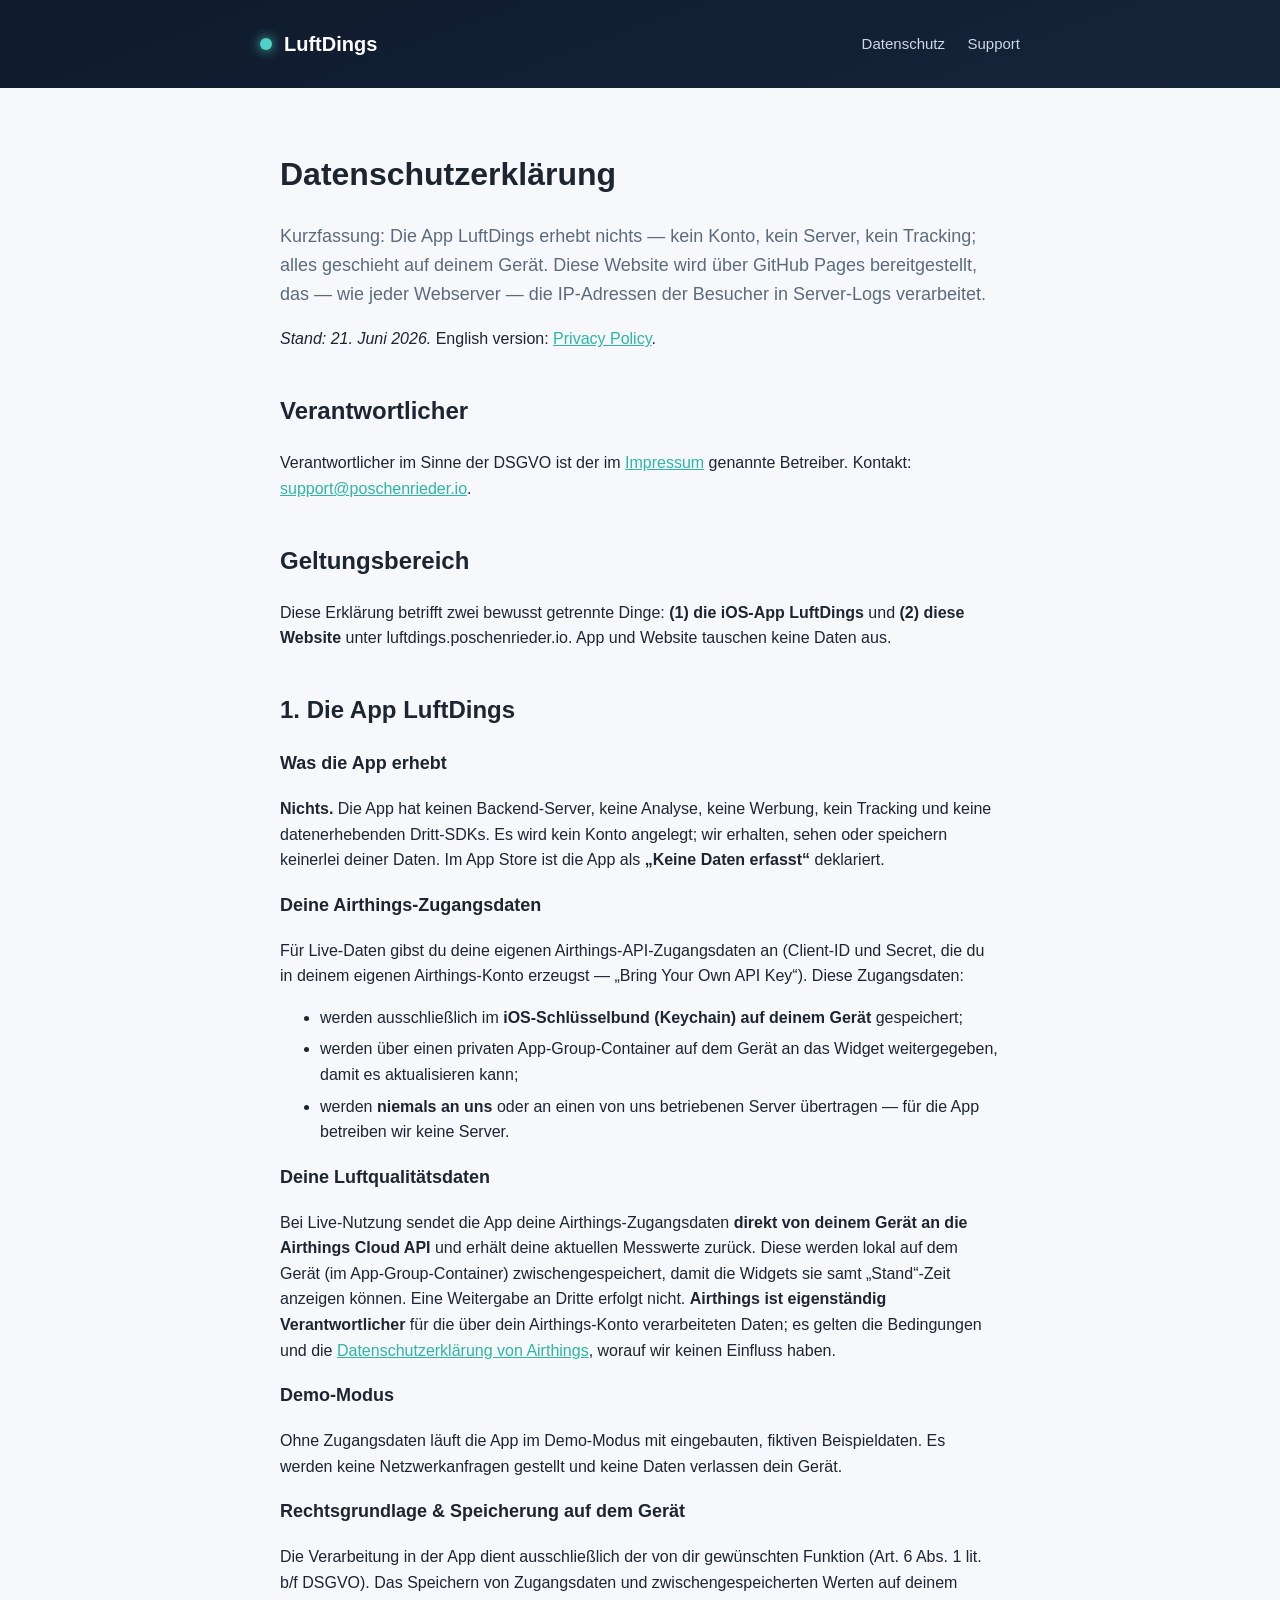
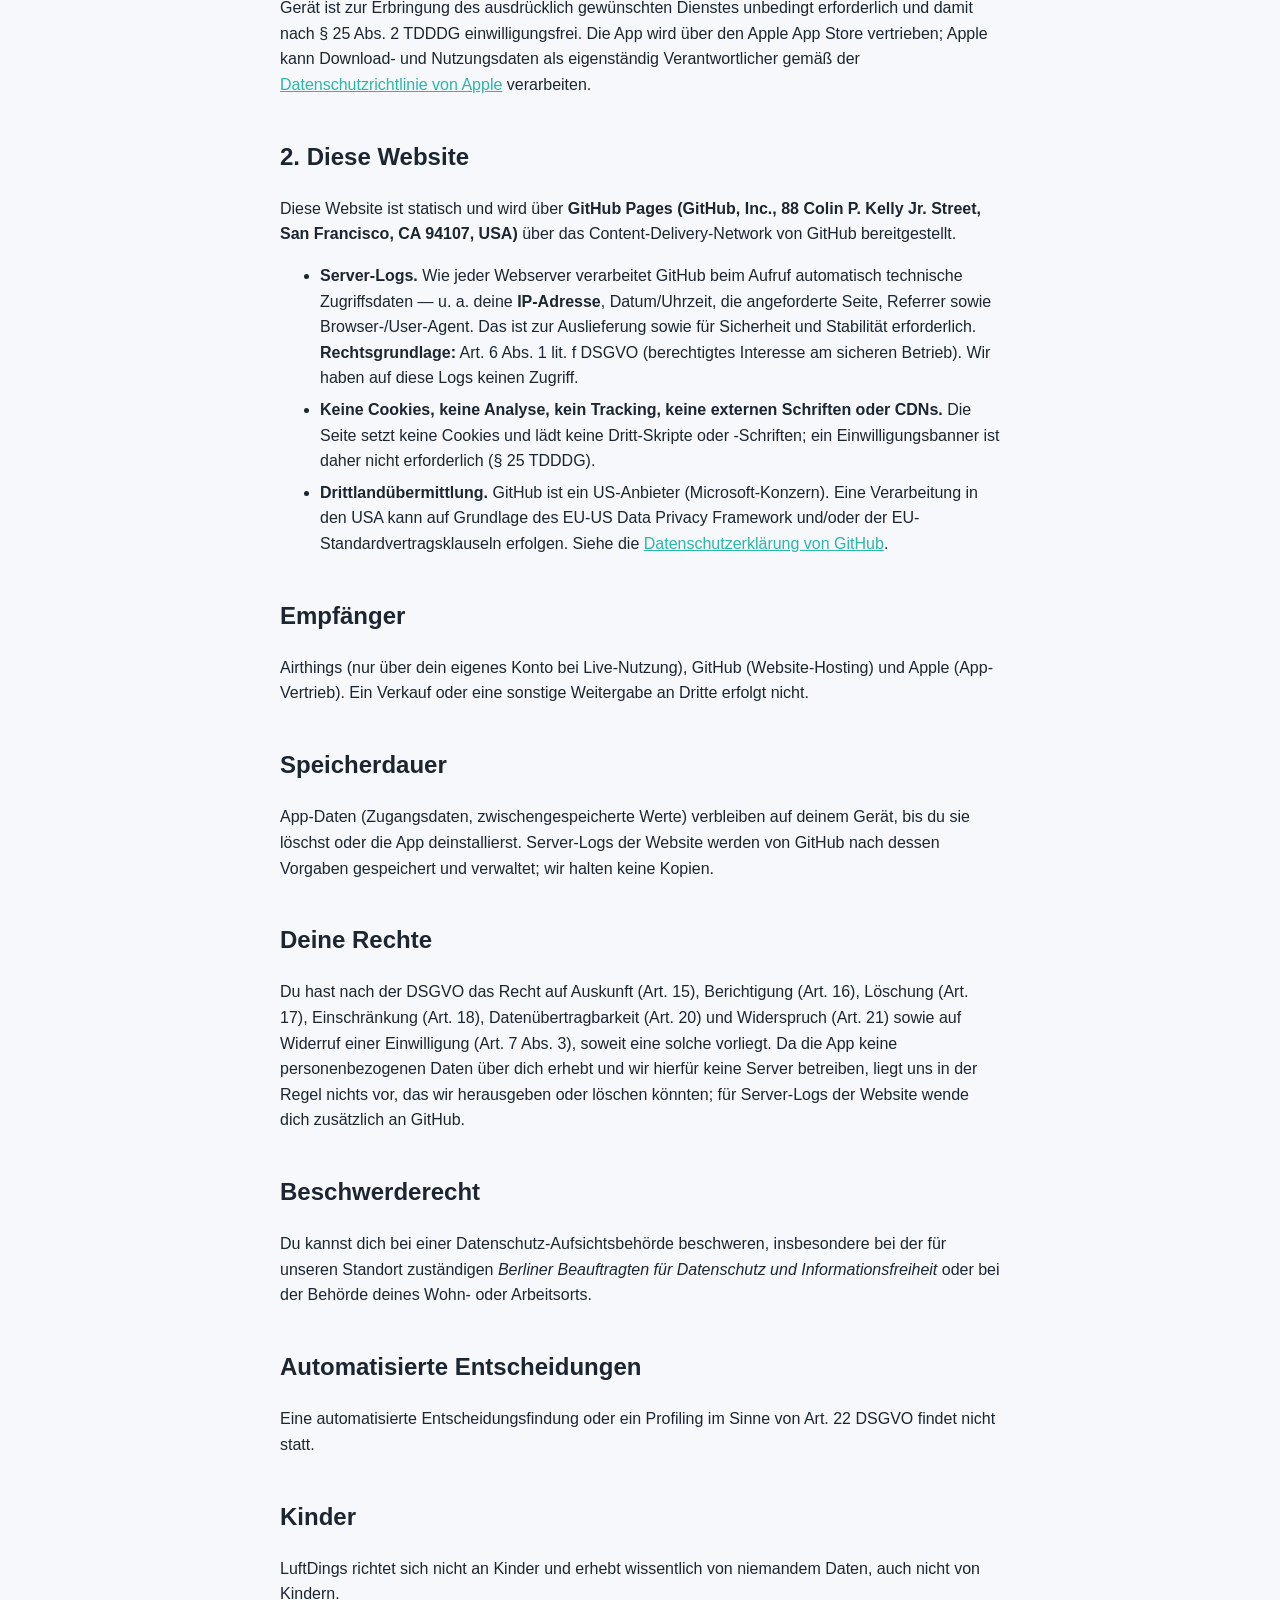
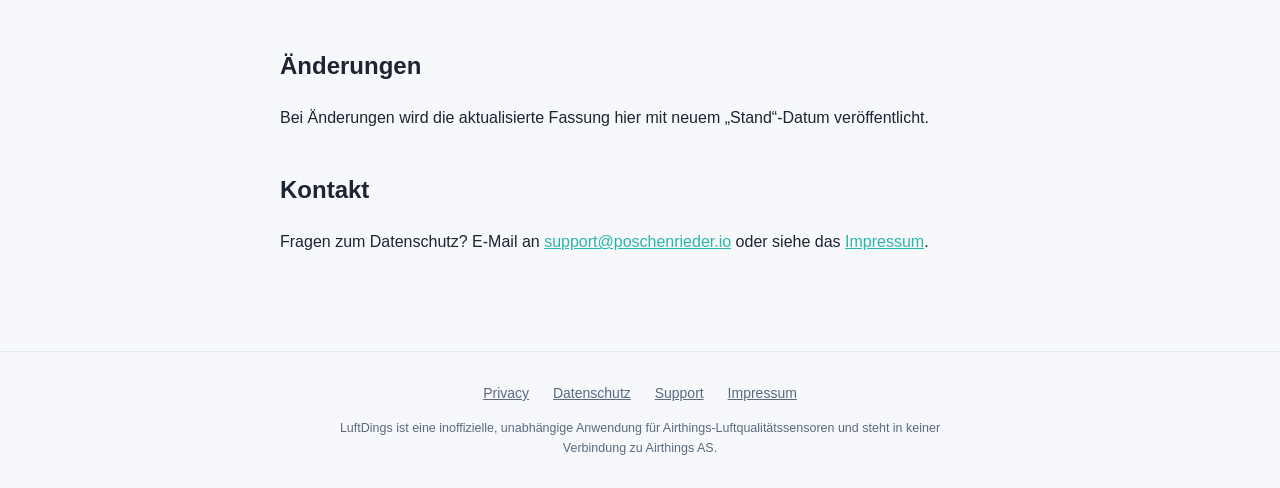
==== datenschutz/index.html @ 47615325 "Add Impressum (noindex) + bilingual privacy (EN/DE), GDPR/hosting sections, entity-encoded email, fo" ====
<!doctype html>
<html lang="de">
<head>
  <meta charset="utf-8">
  <meta name="viewport" content="width=device-width, initial-scale=1">
  <title>Datenschutzerklärung — LuftDings</title>
  <meta name="description" content="Datenschutzerklärung von LuftDings. Die App erhebt keine personenbezogenen Daten und betreibt keinen Server; diese Website wird über GitHub Pages bereitgestellt.">
  <link rel="stylesheet" href="../style.css">
</head>
<body>
  <header class="site">
    <div class="wrap">
      <a class="brand" href="../"><span class="dot"></span> LuftDings</a>
      <nav class="site">
        <a href="../datenschutz/">Datenschutz</a>
        <a href="../support/">Support</a>
      </nav>
    </div>
  </header>

  <main>
    <h1>Datenschutzerklärung</h1>
    <p class="lede">Kurzfassung: Die App LuftDings erhebt nichts — kein Konto, kein Server, kein Tracking; alles geschieht auf deinem Gerät. Diese Website wird über GitHub Pages bereitgestellt, das — wie jeder Webserver — die IP-Adressen der Besucher in Server-Logs verarbeitet.</p>
    <p><em>Stand: 21. Juni 2026.</em> English version: <a href="../privacy/">Privacy Policy</a>.</p>

    <h2>Verantwortlicher</h2>
    <p>Verantwortlicher im Sinne der DSGVO ist der im <a href="../impressum/">Impressum</a> genannte Betreiber. Kontakt: <a href="mailto:&#115;&#117;&#112;&#112;&#111;&#114;&#116;&#64;&#112;&#111;&#115;&#99;&#104;&#101;&#110;&#114;&#105;&#101;&#100;&#101;&#114;&#46;&#105;&#111;">&#115;&#117;&#112;&#112;&#111;&#114;&#116;&#64;&#112;&#111;&#115;&#99;&#104;&#101;&#110;&#114;&#105;&#101;&#100;&#101;&#114;&#46;&#105;&#111;</a>.</p>

    <h2>Geltungsbereich</h2>
    <p>Diese Erklärung betrifft zwei bewusst getrennte Dinge: <strong>(1) die iOS-App LuftDings</strong> und <strong>(2) diese Website</strong> unter luftdings.poschenrieder.io. App und Website tauschen keine Daten aus.</p>

    <h2>1. Die App LuftDings</h2>
    <h3>Was die App erhebt</h3>
    <p><strong>Nichts.</strong> Die App hat keinen Backend-Server, keine Analyse, keine Werbung, kein Tracking und keine datenerhebenden Dritt-SDKs. Es wird kein Konto angelegt; wir erhalten, sehen oder speichern keinerlei deiner Daten. Im App Store ist die App als <strong>„Keine Daten erfasst“</strong> deklariert.</p>

    <h3>Deine Airthings-Zugangsdaten</h3>
    <p>Für Live-Daten gibst du deine eigenen Airthings-API-Zugangsdaten an (Client-ID und Secret, die du in deinem eigenen Airthings-Konto erzeugst — „Bring Your Own API Key“). Diese Zugangsdaten:</p>
    <ul>
      <li>werden ausschließlich im <strong>iOS-Schlüsselbund (Keychain) auf deinem Gerät</strong> gespeichert;</li>
      <li>werden über einen privaten App-Group-Container auf dem Gerät an das Widget weitergegeben, damit es aktualisieren kann;</li>
      <li>werden <strong>niemals an uns</strong> oder an einen von uns betriebenen Server übertragen — für die App betreiben wir keine Server.</li>
    </ul>

    <h3>Deine Luftqualitätsdaten</h3>
    <p>Bei Live-Nutzung sendet die App deine Airthings-Zugangsdaten <strong>direkt von deinem Gerät an die Airthings Cloud API</strong> und erhält deine aktuellen Messwerte zurück. Diese werden lokal auf dem Gerät (im App-Group-Container) zwischengespeichert, damit die Widgets sie samt „Stand“-Zeit anzeigen können. Eine Weitergabe an Dritte erfolgt nicht. <strong>Airthings ist eigenständig Verantwortlicher</strong> für die über dein Airthings-Konto verarbeiteten Daten; es gelten die Bedingungen und die <a href="https://www.airthings.com/privacy-policy" rel="noopener" target="_blank">Datenschutzerklärung von Airthings</a>, worauf wir keinen Einfluss haben.</p>

    <h3>Demo-Modus</h3>
    <p>Ohne Zugangsdaten läuft die App im Demo-Modus mit eingebauten, fiktiven Beispieldaten. Es werden keine Netzwerkanfragen gestellt und keine Daten verlassen dein Gerät.</p>

    <h3>Rechtsgrundlage &amp; Speicherung auf dem Gerät</h3>
    <p>Die Verarbeitung in der App dient ausschließlich der von dir gewünschten Funktion (Art. 6 Abs. 1 lit. b/f DSGVO). Das Speichern von Zugangsdaten und zwischengespeicherten Werten auf deinem Gerät ist zur Erbringung des ausdrücklich gewünschten Dienstes unbedingt erforderlich und damit nach § 25 Abs. 2 TDDDG einwilligungsfrei. Die App wird über den Apple App Store vertrieben; Apple kann Download- und Nutzungsdaten als eigenständig Verantwortlicher gemäß der <a href="https://www.apple.com/legal/privacy/" rel="noopener" target="_blank">Datenschutzrichtlinie von Apple</a> verarbeiten.</p>

    <h2>2. Diese Website</h2>
    <p>Diese Website ist statisch und wird über <strong>GitHub Pages (GitHub, Inc., 88 Colin P. Kelly Jr. Street, San Francisco, CA 94107, USA)</strong> über das Content-Delivery-Network von GitHub bereitgestellt.</p>
    <ul>
      <li><strong>Server-Logs.</strong> Wie jeder Webserver verarbeitet GitHub beim Aufruf automatisch technische Zugriffsdaten — u. a. deine <strong>IP-Adresse</strong>, Datum/Uhrzeit, die angeforderte Seite, Referrer sowie Browser-/User-Agent. Das ist zur Auslieferung sowie für Sicherheit und Stabilität erforderlich. <strong>Rechtsgrundlage:</strong> Art. 6 Abs. 1 lit. f DSGVO (berechtigtes Interesse am sicheren Betrieb). Wir haben auf diese Logs keinen Zugriff.</li>
      <li><strong>Keine Cookies, keine Analyse, kein Tracking, keine externen Schriften oder CDNs.</strong> Die Seite setzt keine Cookies und lädt keine Dritt-Skripte oder -Schriften; ein Einwilligungsbanner ist daher nicht erforderlich (§ 25 TDDDG).</li>
      <li><strong>Drittlandübermittlung.</strong> GitHub ist ein US-Anbieter (Microsoft-Konzern). Eine Verarbeitung in den USA kann auf Grundlage des EU-US Data Privacy Framework und/oder der EU-Standardvertragsklauseln erfolgen. Siehe die <a href="https://docs.github.com/site-policy/privacy-policies/github-general-privacy-statement" rel="noopener" target="_blank">Datenschutzerklärung von GitHub</a>.</li>
    </ul>

    <h2>Empfänger</h2>
    <p>Airthings (nur über dein eigenes Konto bei Live-Nutzung), GitHub (Website-Hosting) und Apple (App-Vertrieb). Ein Verkauf oder eine sonstige Weitergabe an Dritte erfolgt nicht.</p>

    <h2>Speicherdauer</h2>
    <p>App-Daten (Zugangsdaten, zwischengespeicherte Werte) verbleiben auf deinem Gerät, bis du sie löschst oder die App deinstallierst. Server-Logs der Website werden von GitHub nach dessen Vorgaben gespeichert und verwaltet; wir halten keine Kopien.</p>

    <h2>Deine Rechte</h2>
    <p>Du hast nach der DSGVO das Recht auf Auskunft (Art. 15), Berichtigung (Art. 16), Löschung (Art. 17), Einschränkung (Art. 18), Datenübertragbarkeit (Art. 20) und Widerspruch (Art. 21) sowie auf Widerruf einer Einwilligung (Art. 7 Abs. 3), soweit eine solche vorliegt. Da die App keine personenbezogenen Daten über dich erhebt und wir hierfür keine Server betreiben, liegt uns in der Regel nichts vor, das wir herausgeben oder löschen könnten; für Server-Logs der Website wende dich zusätzlich an GitHub.</p>

    <h2>Beschwerderecht</h2>
    <p>Du kannst dich bei einer Datenschutz-Aufsichtsbehörde beschweren, insbesondere bei der für unseren Standort zuständigen <em>Berliner Beauftragten für Datenschutz und Informationsfreiheit</em> oder bei der Behörde deines Wohn- oder Arbeitsorts.</p>

    <h2>Automatisierte Entscheidungen</h2>
    <p>Eine automatisierte Entscheidungsfindung oder ein Profiling im Sinne von Art. 22 DSGVO findet nicht statt.</p>

    <h2>Kinder</h2>
    <p>LuftDings richtet sich nicht an Kinder und erhebt wissentlich von niemandem Daten, auch nicht von Kindern.</p>

    <h2>Änderungen</h2>
    <p>Bei Änderungen wird die aktualisierte Fassung hier mit neuem „Stand“-Datum veröffentlicht.</p>

    <h2>Kontakt</h2>
    <p>Fragen zum Datenschutz? E-Mail an <a href="mailto:&#115;&#117;&#112;&#112;&#111;&#114;&#116;&#64;&#112;&#111;&#115;&#99;&#104;&#101;&#110;&#114;&#105;&#101;&#100;&#101;&#114;&#46;&#105;&#111;">&#115;&#117;&#112;&#112;&#111;&#114;&#116;&#64;&#112;&#111;&#115;&#99;&#104;&#101;&#110;&#114;&#105;&#101;&#100;&#101;&#114;&#46;&#105;&#111;</a> oder siehe das <a href="../impressum/">Impressum</a>.</p>
  </main>

  <footer class="site">
    <a href="../privacy/">Privacy</a>
    <a href="../datenschutz/">Datenschutz</a>
    <a href="../support/">Support</a>
    <a href="../impressum/">Impressum</a>
    <span class="disclaimer">
      LuftDings ist eine inoffizielle, unabhängige Anwendung für Airthings-Luftqualitätssensoren und steht in keiner Verbindung zu Airthings AS.
    </span>
  </footer>
</body>
</html>
---- style.css ----
:root {
  --navy: #0f1a2b;
  --navy-soft: #16243a;
  --teal: #2bb6a8;
  --teal-bright: #4fd1c5;
  --ink: #1c2530;
  --muted: #5b6b7d;
  --line: #e4e9ef;
  --bg: #f6f8fb;
}

* { box-sizing: border-box; }

html { -webkit-text-size-adjust: 100%; }

body {
  margin: 0;
  font-family: -apple-system, BlinkMacSystemFont, "Segoe UI", Roboto, Helvetica, Arial, sans-serif;
  color: var(--ink);
  background: var(--bg);
  line-height: 1.6;
  -webkit-font-smoothing: antialiased;
}

a { color: var(--teal); }
a:hover { color: var(--teal-bright); }

header.site {
  background: linear-gradient(160deg, var(--navy) 0%, var(--navy-soft) 100%);
  color: #fff;
  padding: 28px 20px;
}

header.site .wrap { display: flex; align-items: center; justify-content: space-between; gap: 16px; flex-wrap: wrap; }

.brand { display: flex; align-items: center; gap: 12px; text-decoration: none; color: #fff; font-weight: 700; font-size: 20px; }
.brand .dot { width: 12px; height: 12px; border-radius: 50%; background: var(--teal-bright); box-shadow: 0 0 12px var(--teal-bright); }

nav.site a { color: #cdd8e6; text-decoration: none; margin-left: 18px; font-size: 15px; }
nav.site a:hover { color: #fff; }

.wrap { max-width: 760px; margin: 0 auto; }

main { max-width: 760px; margin: 0 auto; padding: 40px 20px 80px; }

.hero { text-align: center; padding: 56px 20px 40px; }
.hero h1 { font-size: 40px; line-height: 1.15; margin: 0 0 14px; letter-spacing: -0.5px; }
.hero p.tag { font-size: 20px; color: var(--muted); margin: 0 auto 28px; max-width: 540px; }

.pill { display: inline-block; background: rgba(79,209,197,.14); color: #1a8f84; border: 1px solid rgba(43,182,168,.35); padding: 6px 14px; border-radius: 999px; font-size: 13px; font-weight: 600; margin-bottom: 22px; }

.features { display: grid; grid-template-columns: repeat(auto-fit, minmax(220px, 1fr)); gap: 18px; margin: 30px 0; }
.card { background: #fff; border: 1px solid var(--line); border-radius: 14px; padding: 20px; }
.card h3 { margin: 0 0 8px; font-size: 17px; }
.card p { margin: 0; color: var(--muted); font-size: 15px; }

h1, h2, h3 { color: var(--ink); }
h2 { font-size: 24px; margin-top: 40px; }
h3 { font-size: 18px; }

.lede { font-size: 18px; color: var(--muted); }

.note { background: #fff; border: 1px solid var(--line); border-left: 4px solid var(--teal); border-radius: 10px; padding: 16px 18px; margin: 24px 0; }
.note strong { color: var(--ink); }

ol li, ul li { margin: 6px 0; }

footer.site { border-top: 1px solid var(--line); padding: 30px 20px; text-align: center; color: var(--muted); font-size: 14px; }
footer.site a { color: var(--muted); margin: 0 10px; }
footer.site .disclaimer { display: block; margin-top: 14px; font-size: 12.5px; max-width: 620px; margin-left: auto; margin-right: auto; }

code { background: #eef2f7; padding: 2px 6px; border-radius: 5px; font-size: 90%; }
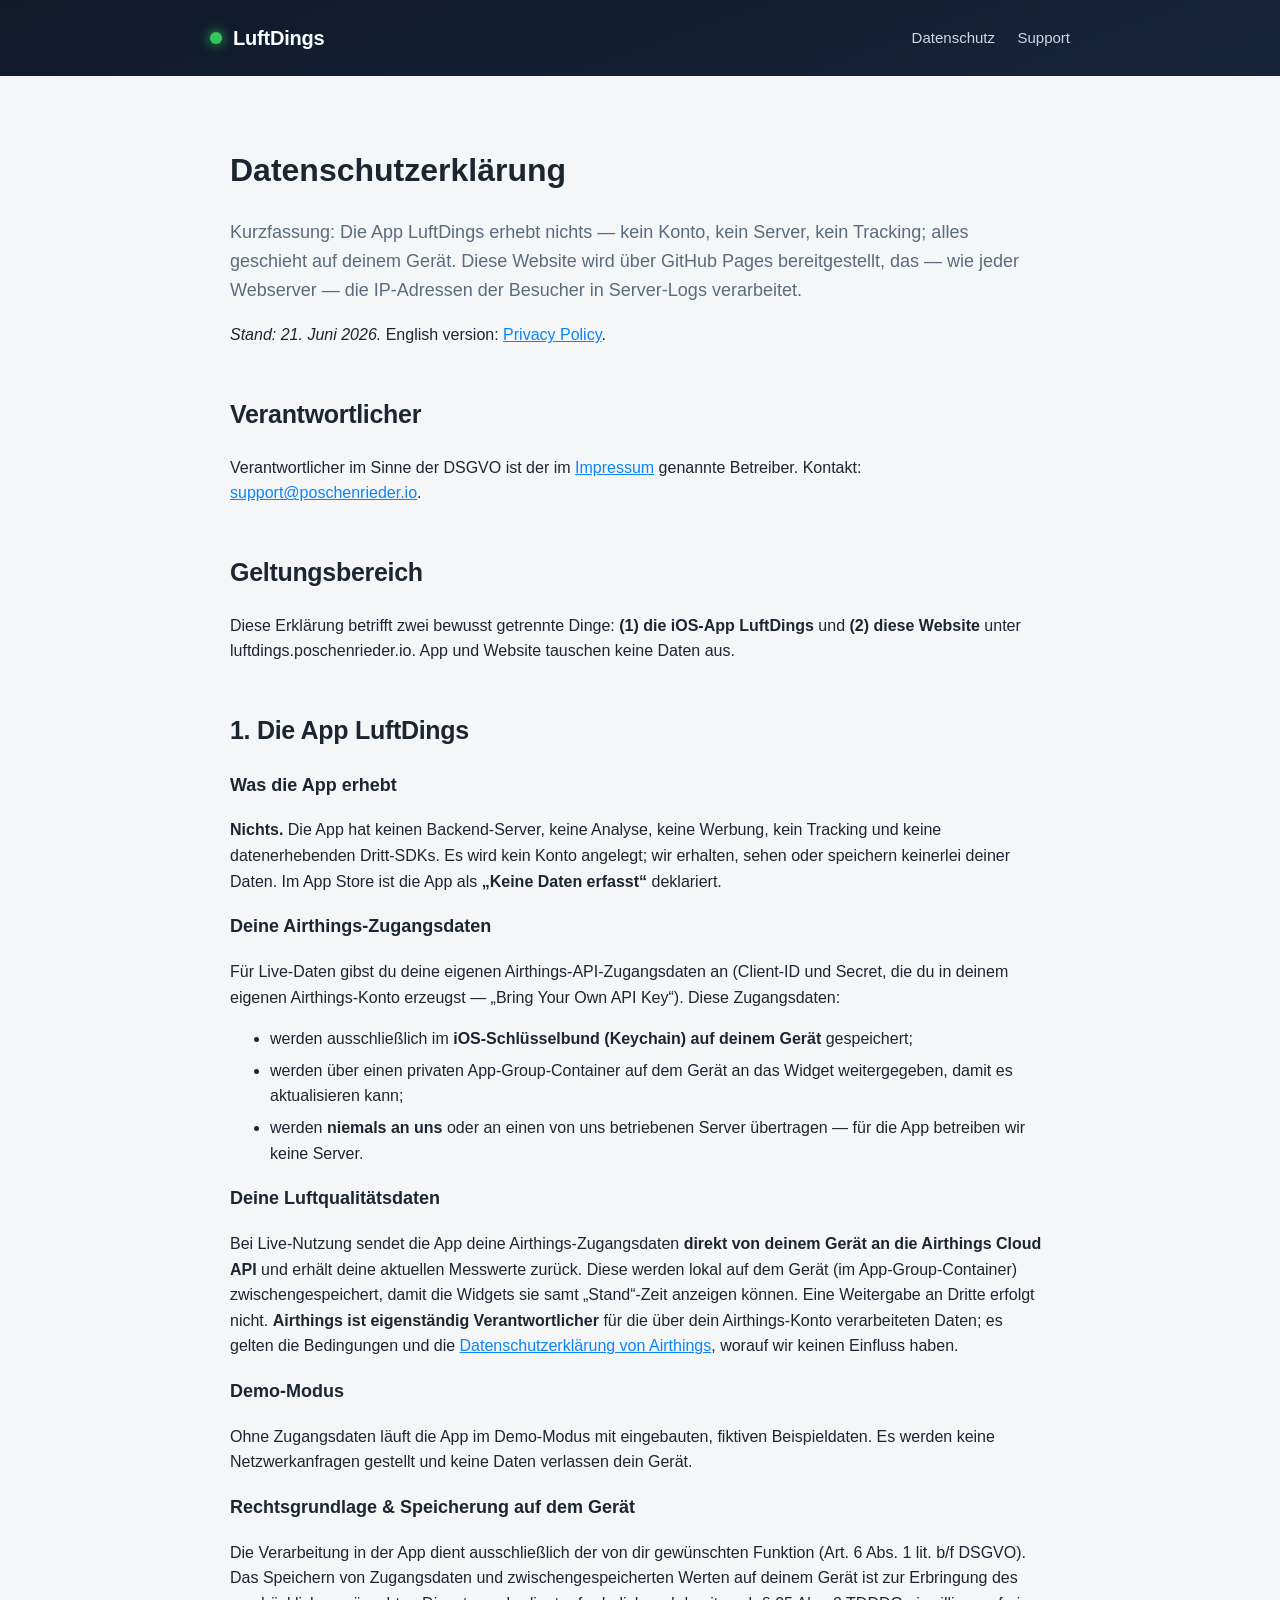
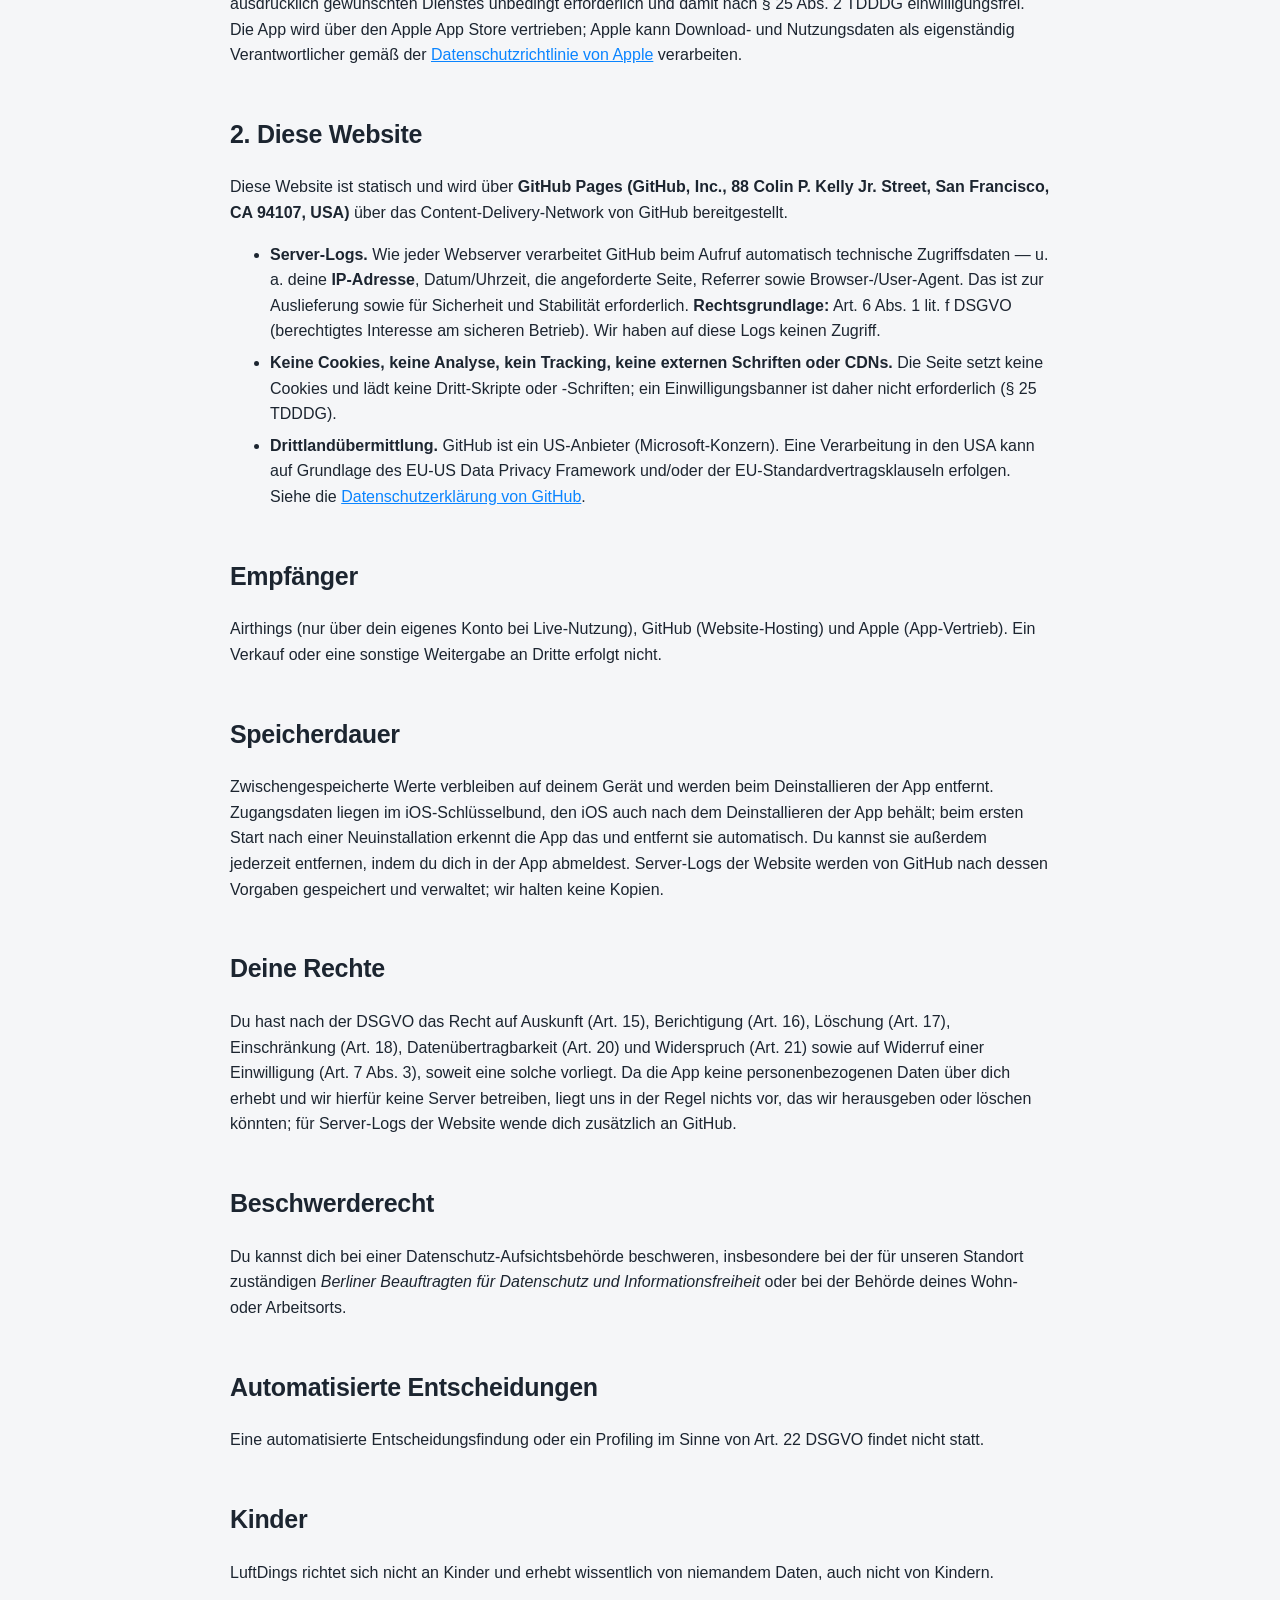
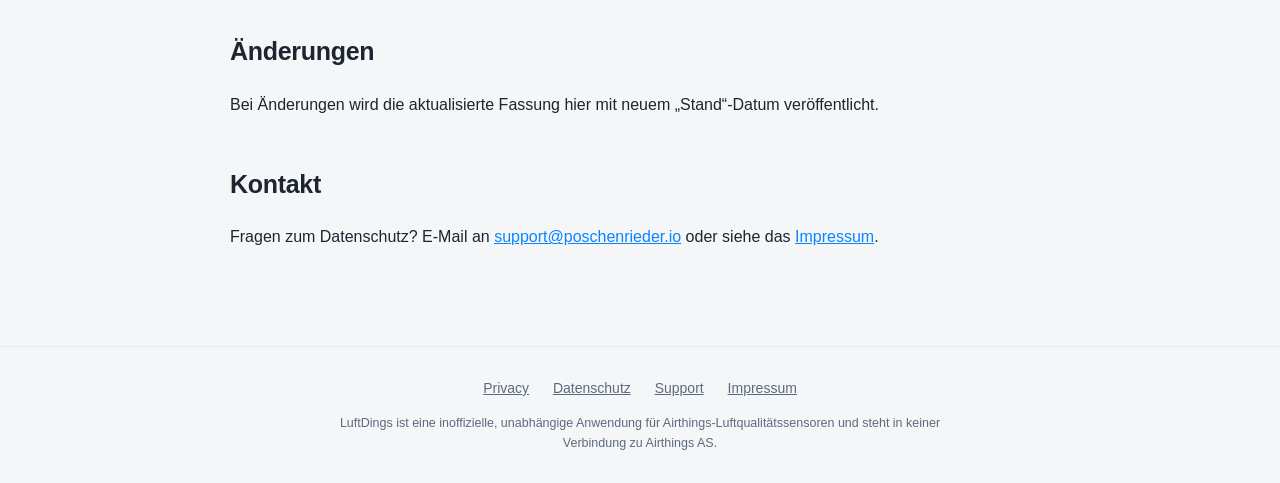
==== commit 12cf8c7d: "docs: accurate keychain retention wording (survives uninstall, auto-wiped on reinstall) Claude-Sessi" ====
--- a/datenschutz/index.html
+++ b/datenschutz/index.html
@@ -62,7 +62,7 @@
     <p>Airthings (nur über dein eigenes Konto bei Live-Nutzung), GitHub (Website-Hosting) und Apple (App-Vertrieb). Ein Verkauf oder eine sonstige Weitergabe an Dritte erfolgt nicht.</p>
 
     <h2>Speicherdauer</h2>
-    <p>App-Daten (Zugangsdaten, zwischengespeicherte Werte) verbleiben auf deinem Gerät, bis du sie löschst oder die App deinstallierst. Server-Logs der Website werden von GitHub nach dessen Vorgaben gespeichert und verwaltet; wir halten keine Kopien.</p>
+    <p>Zwischengespeicherte Werte verbleiben auf deinem Gerät und werden beim Deinstallieren der App entfernt. Zugangsdaten liegen im iOS-Schlüsselbund, den iOS auch nach dem Deinstallieren der App behält; beim ersten Start nach einer Neuinstallation erkennt die App das und entfernt sie automatisch. Du kannst sie außerdem jederzeit entfernen, indem du dich in der App abmeldest. Server-Logs der Website werden von GitHub nach dessen Vorgaben gespeichert und verwaltet; wir halten keine Kopien.</p>
 
     <h2>Deine Rechte</h2>
     <p>Du hast nach der DSGVO das Recht auf Auskunft (Art. 15), Berichtigung (Art. 16), Löschung (Art. 17), Einschränkung (Art. 18), Datenübertragbarkeit (Art. 20) und Widerspruch (Art. 21) sowie auf Widerruf einer Einwilligung (Art. 7 Abs. 3), soweit eine solche vorliegt. Da die App keine personenbezogenen Daten über dich erhebt und wir hierfür keine Server betreiben, liegt uns in der Regel nichts vor, das wir herausgeben oder löschen könnten; für Server-Logs der Website wende dich zusätzlich an GitHub.</p>
--- a/style.css
+++ b/style.css
@@ -1,17 +1,32 @@
 :root {
+  /* Dark surfaces — match the app icon + widgets */
   --navy: #0f1a2b;
   --navy-soft: #16243a;
-  --teal: #2bb6a8;
-  --teal-bright: #4fd1c5;
+  --hero-top: #0e1626;
+  --hero-bottom: #05070d;
+  --widget-card: #1b2029;
+  --widget-line: rgba(255, 255, 255, .08);
+
+  /* Air-quality traffic light (iOS system colors) */
+  --good: #34c759;
+  --fair: #ffcc00;
+  --poor: #ff3b30;
+
+  /* Actions — the app's iOS blue */
+  --blue: #0a84ff;
+  --blue-ink: #0064d2;
+
+  /* Light body */
   --ink: #1c2530;
   --muted: #5b6b7d;
   --line: #e4e9ef;
-  --bg: #f6f8fb;
+  --bg: #f5f6f8;
+  --card: #ffffff;
 }
 
 * { box-sizing: border-box; }
 
-html { -webkit-text-size-adjust: 100%; }
+html { -webkit-text-size-adjust: 100%; scroll-behavior: smooth; }
 
 body {
   margin: 0;
@@ -22,51 +37,161 @@
   -webkit-font-smoothing: antialiased;
 }
 
-a { color: var(--teal); }
-a:hover { color: var(--teal-bright); }
+a { color: var(--blue); }
+a:hover { color: var(--blue-ink); }
+
+/* ---------- Header ---------- */
 
 header.site {
   background: linear-gradient(160deg, var(--navy) 0%, var(--navy-soft) 100%);
   color: #fff;
-  padding: 28px 20px;
+  padding: 22px 20px;
 }
 
 header.site .wrap { display: flex; align-items: center; justify-content: space-between; gap: 16px; flex-wrap: wrap; }
 
-.brand { display: flex; align-items: center; gap: 12px; text-decoration: none; color: #fff; font-weight: 700; font-size: 20px; }
-.brand .dot { width: 12px; height: 12px; border-radius: 50%; background: var(--teal-bright); box-shadow: 0 0 12px var(--teal-bright); }
+.brand { display: flex; align-items: center; gap: 11px; text-decoration: none; color: #fff; font-weight: 700; font-size: 20px; letter-spacing: -.2px; }
+.brand .dot { width: 12px; height: 12px; border-radius: 50%; background: var(--good); box-shadow: 0 0 12px var(--good); }
 
 nav.site a { color: #cdd8e6; text-decoration: none; margin-left: 18px; font-size: 15px; }
 nav.site a:hover { color: #fff; }
 
-.wrap { max-width: 760px; margin: 0 auto; }
+.wrap { max-width: 860px; margin: 0 auto; }
 
-main { max-width: 760px; margin: 0 auto; padding: 40px 20px 80px; }
+main { max-width: 860px; margin: 0 auto; padding: 48px 20px 80px; }
 
-.hero { text-align: center; padding: 56px 20px 40px; }
-.hero h1 { font-size: 40px; line-height: 1.15; margin: 0 0 14px; letter-spacing: -0.5px; }
-.hero p.tag { font-size: 20px; color: var(--muted); margin: 0 auto 28px; max-width: 540px; }
+/* ---------- Hero (dark, widget-style) ---------- */
 
-.pill { display: inline-block; background: rgba(79,209,197,.14); color: #1a8f84; border: 1px solid rgba(43,182,168,.35); padding: 6px 14px; border-radius: 999px; font-size: 13px; font-weight: 600; margin-bottom: 22px; }
+.hero {
+  background:
+    radial-gradient(120% 90% at 50% -10%, rgba(52, 199, 89, .12) 0%, rgba(10, 132, 255, .06) 38%, transparent 70%),
+    linear-gradient(180deg, var(--hero-top) 0%, var(--hero-bottom) 100%);
+  color: #fff;
+  text-align: center;
+  padding: 56px 20px 64px;
+}
+
+.hero .inner { max-width: 760px; margin: 0 auto; }
+
+.pill {
+  display: inline-block;
+  background: rgba(52, 199, 89, .14);
+  color: #7ee2a0;
+  border: 1px solid rgba(52, 199, 89, .35);
+  padding: 6px 14px;
+  border-radius: 999px;
+  font-size: 13px;
+  font-weight: 600;
+  margin-bottom: 26px;
+}
+
+.hero h1 { font-size: 42px; line-height: 1.12; margin: 0 0 16px; letter-spacing: -.6px; color: #fff; }
+.hero p.tag { font-size: 20px; color: #aeb9c8; margin: 0 auto 30px; max-width: 560px; }
+
+/* Widget mockup card */
+.widget {
+  width: 340px;
+  max-width: 100%;
+  margin: 0 auto 34px;
+  background: linear-gradient(180deg, #20262f 0%, var(--widget-card) 100%);
+  border: 1px solid var(--widget-line);
+  border-radius: 24px;
+  padding: 20px 22px;
+  text-align: left;
+  box-shadow: 0 24px 60px -20px rgba(0, 0, 0, .7), inset 0 1px 0 rgba(255, 255, 255, .04);
+}
+.widget .w-top { display: flex; align-items: center; justify-content: space-between; margin-bottom: 16px; }
+.widget .w-room { color: #fff; font-weight: 600; font-size: 16px; }
+.widget .w-refresh { color: #6f7c8c; font-size: 17px; }
+.widget .w-grid { display: grid; grid-template-columns: 1fr 1fr; gap: 14px 18px; }
+.widget .w-cell .w-label { display: flex; align-items: center; gap: 7px; color: #8a96a5; font-size: 12.5px; margin-bottom: 2px; }
+.widget .w-cell .w-val { color: #fff; font-size: 19px; font-weight: 600; letter-spacing: -.2px; }
+.widget .w-foot { color: #5d6878; font-size: 11.5px; margin-top: 16px; }
+
+.dot { width: 9px; height: 9px; border-radius: 50%; display: inline-block; flex: none; }
+.dot.good { background: var(--good); }
+.dot.fair { background: var(--fair); }
+.dot.poor { background: var(--poor); }
+
+/* Sensor chips */
+.chips { display: flex; flex-wrap: wrap; gap: 9px; justify-content: center; margin: 0 auto 30px; max-width: 560px; }
+.chip {
+  display: inline-flex; align-items: center; gap: 7px;
+  background: rgba(255, 255, 255, .06);
+  border: 1px solid rgba(255, 255, 255, .1);
+  color: #d6deea;
+  padding: 6px 13px;
+  border-radius: 999px;
+  font-size: 13.5px;
+  font-weight: 500;
+}
+
+.store-note { color: #8794a4; font-size: 14px; margin: 0; }
+.store-note strong { color: #c7d1de; font-weight: 600; }
+
+/* ---------- Screenshot gallery ---------- */
+
+.shots {
+  display: flex;
+  gap: 22px;
+  overflow-x: auto;
+  padding: 8px 4px 22px;
+  margin: 8px -4px 0;
+  scroll-snap-type: x mandatory;
+  -webkit-overflow-scrolling: touch;
+}
+.shot { flex: 0 0 auto; width: 232px; scroll-snap-align: center; text-align: center; }
+.shot .frame {
+  background: #0b0d11;
+  border-radius: 38px;
+  padding: 9px;
+  border: 1px solid #d3d9e2;
+  box-shadow: 0 16px 40px -16px rgba(15, 26, 43, .45);
+}
+.shot .frame img { display: block; width: 100%; border-radius: 30px; }
+.shot .cap { margin-top: 12px; font-size: 14px; color: var(--muted); font-weight: 500; }
+
+/* ---------- Feature cards ---------- */
 
 .features { display: grid; grid-template-columns: repeat(auto-fit, minmax(220px, 1fr)); gap: 18px; margin: 30px 0; }
-.card { background: #fff; border: 1px solid var(--line); border-radius: 14px; padding: 20px; }
+.card { background: var(--card); border: 1px solid var(--line); border-radius: 14px; padding: 22px; }
+.card .ic { width: 11px; height: 11px; border-radius: 50%; display: inline-block; margin-bottom: 12px; background: var(--good); box-shadow: 0 0 10px rgba(52, 199, 89, .5); }
+.card .ic.fair { background: var(--fair); box-shadow: 0 0 10px rgba(255, 204, 0, .5); }
+.card .ic.poor { background: var(--poor); box-shadow: 0 0 10px rgba(255, 59, 48, .5); }
 .card h3 { margin: 0 0 8px; font-size: 17px; }
 .card p { margin: 0; color: var(--muted); font-size: 15px; }
 
 h1, h2, h3 { color: var(--ink); }
-h2 { font-size: 24px; margin-top: 40px; }
+h2 { font-size: 25px; margin-top: 46px; letter-spacing: -.3px; }
 h3 { font-size: 18px; }
 
 .lede { font-size: 18px; color: var(--muted); }
 
-.note { background: #fff; border: 1px solid var(--line); border-left: 4px solid var(--teal); border-radius: 10px; padding: 16px 18px; margin: 24px 0; }
+/* Works-with chips (light) */
+.devices { display: flex; flex-wrap: wrap; gap: 9px; margin: 18px 0 6px; padding: 0; list-style: none; }
+.devices li {
+  background: var(--card); border: 1px solid var(--line); color: var(--ink);
+  padding: 7px 14px; border-radius: 999px; font-size: 14px; font-weight: 500; margin: 0;
+}
+
+.note { background: var(--card); border: 1px solid var(--line); border-left: 4px solid var(--good); border-radius: 10px; padding: 16px 18px; margin: 24px 0; }
 .note strong { color: var(--ink); }
 
 ol li, ul li { margin: 6px 0; }
 
+/* ---------- Footer ---------- */
+
 footer.site { border-top: 1px solid var(--line); padding: 30px 20px; text-align: center; color: var(--muted); font-size: 14px; }
 footer.site a { color: var(--muted); margin: 0 10px; }
-footer.site .disclaimer { display: block; margin-top: 14px; font-size: 12.5px; max-width: 620px; margin-left: auto; margin-right: auto; }
+footer.site .disclaimer { display: block; margin-top: 14px; font-size: 12.5px; max-width: 640px; margin-left: auto; margin-right: auto; }
 
 code { background: #eef2f7; padding: 2px 6px; border-radius: 5px; font-size: 90%; }
+
+/* ---------- Responsive ---------- */
+
+@media (max-width: 540px) {
+  .hero { padding: 40px 18px 48px; }
+  .hero h1 { font-size: 32px; }
+  .hero p.tag { font-size: 18px; }
+  h2 { font-size: 22px; }
+}
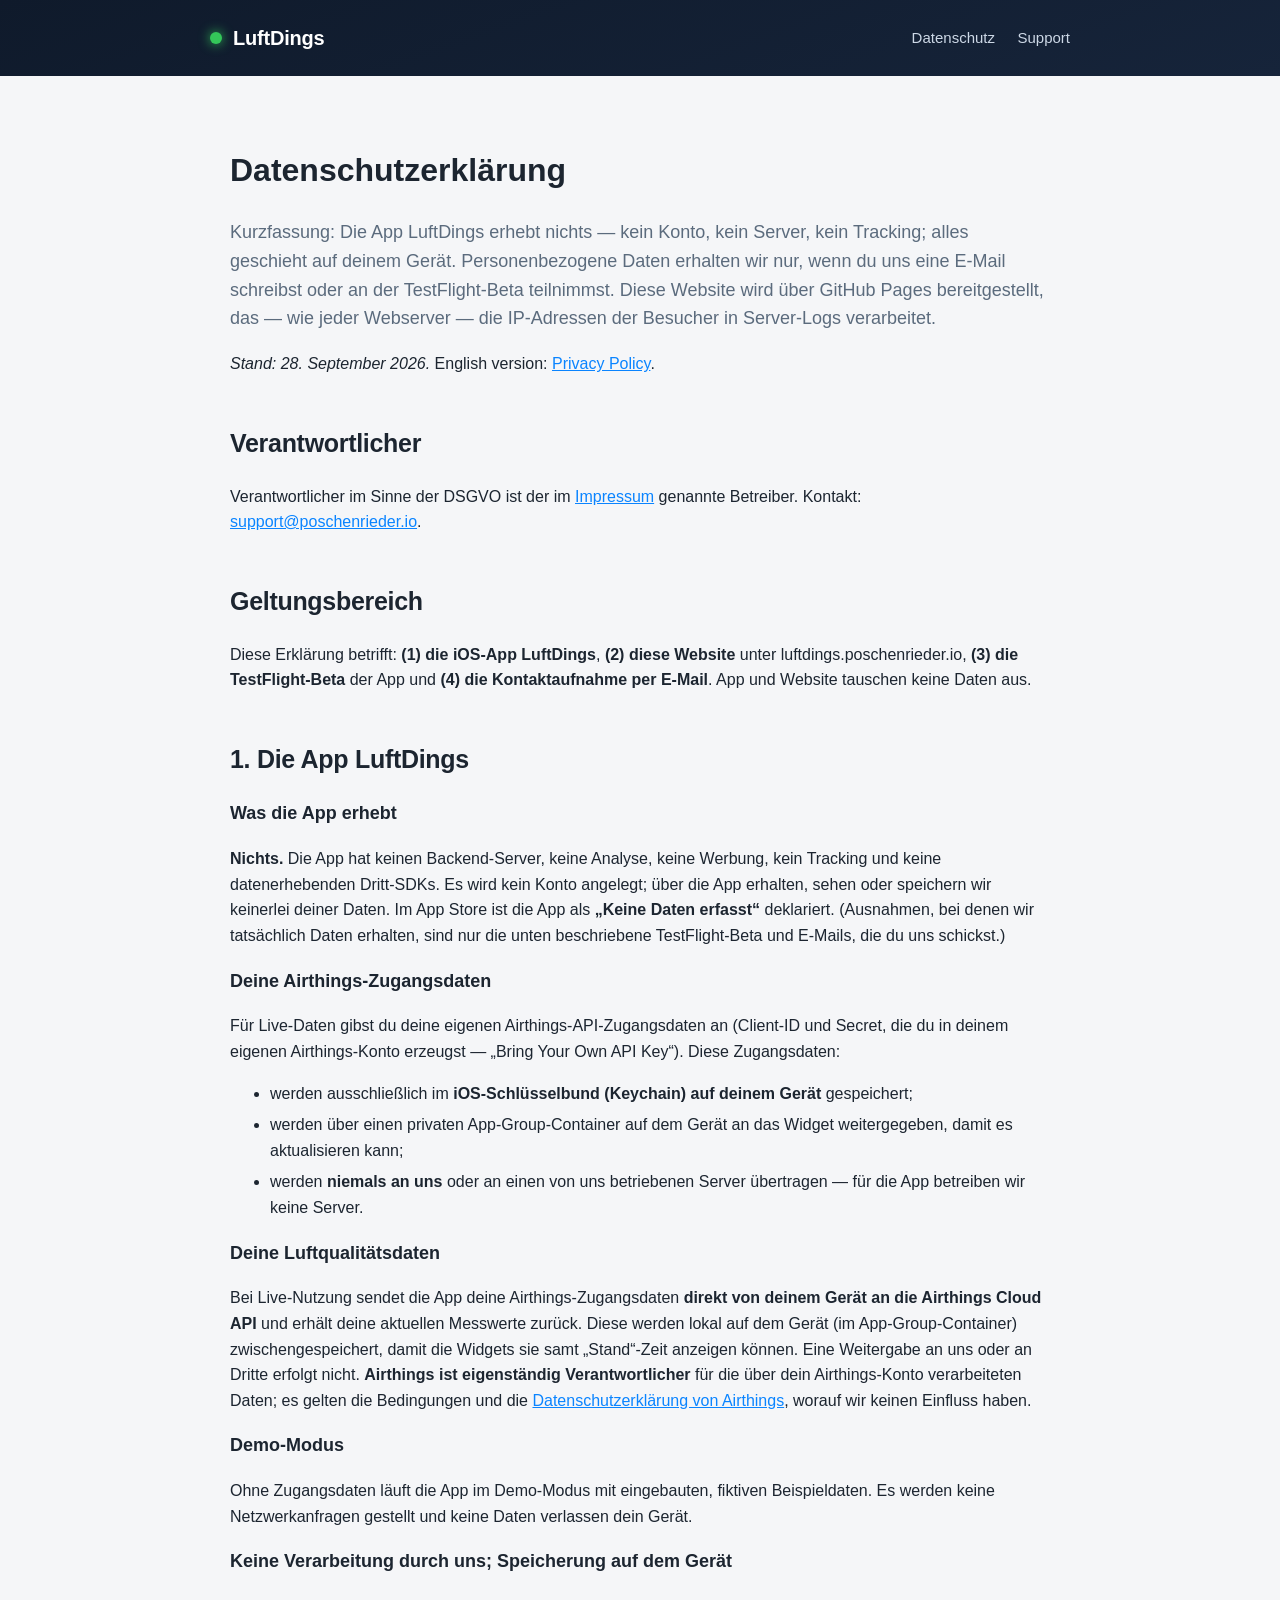
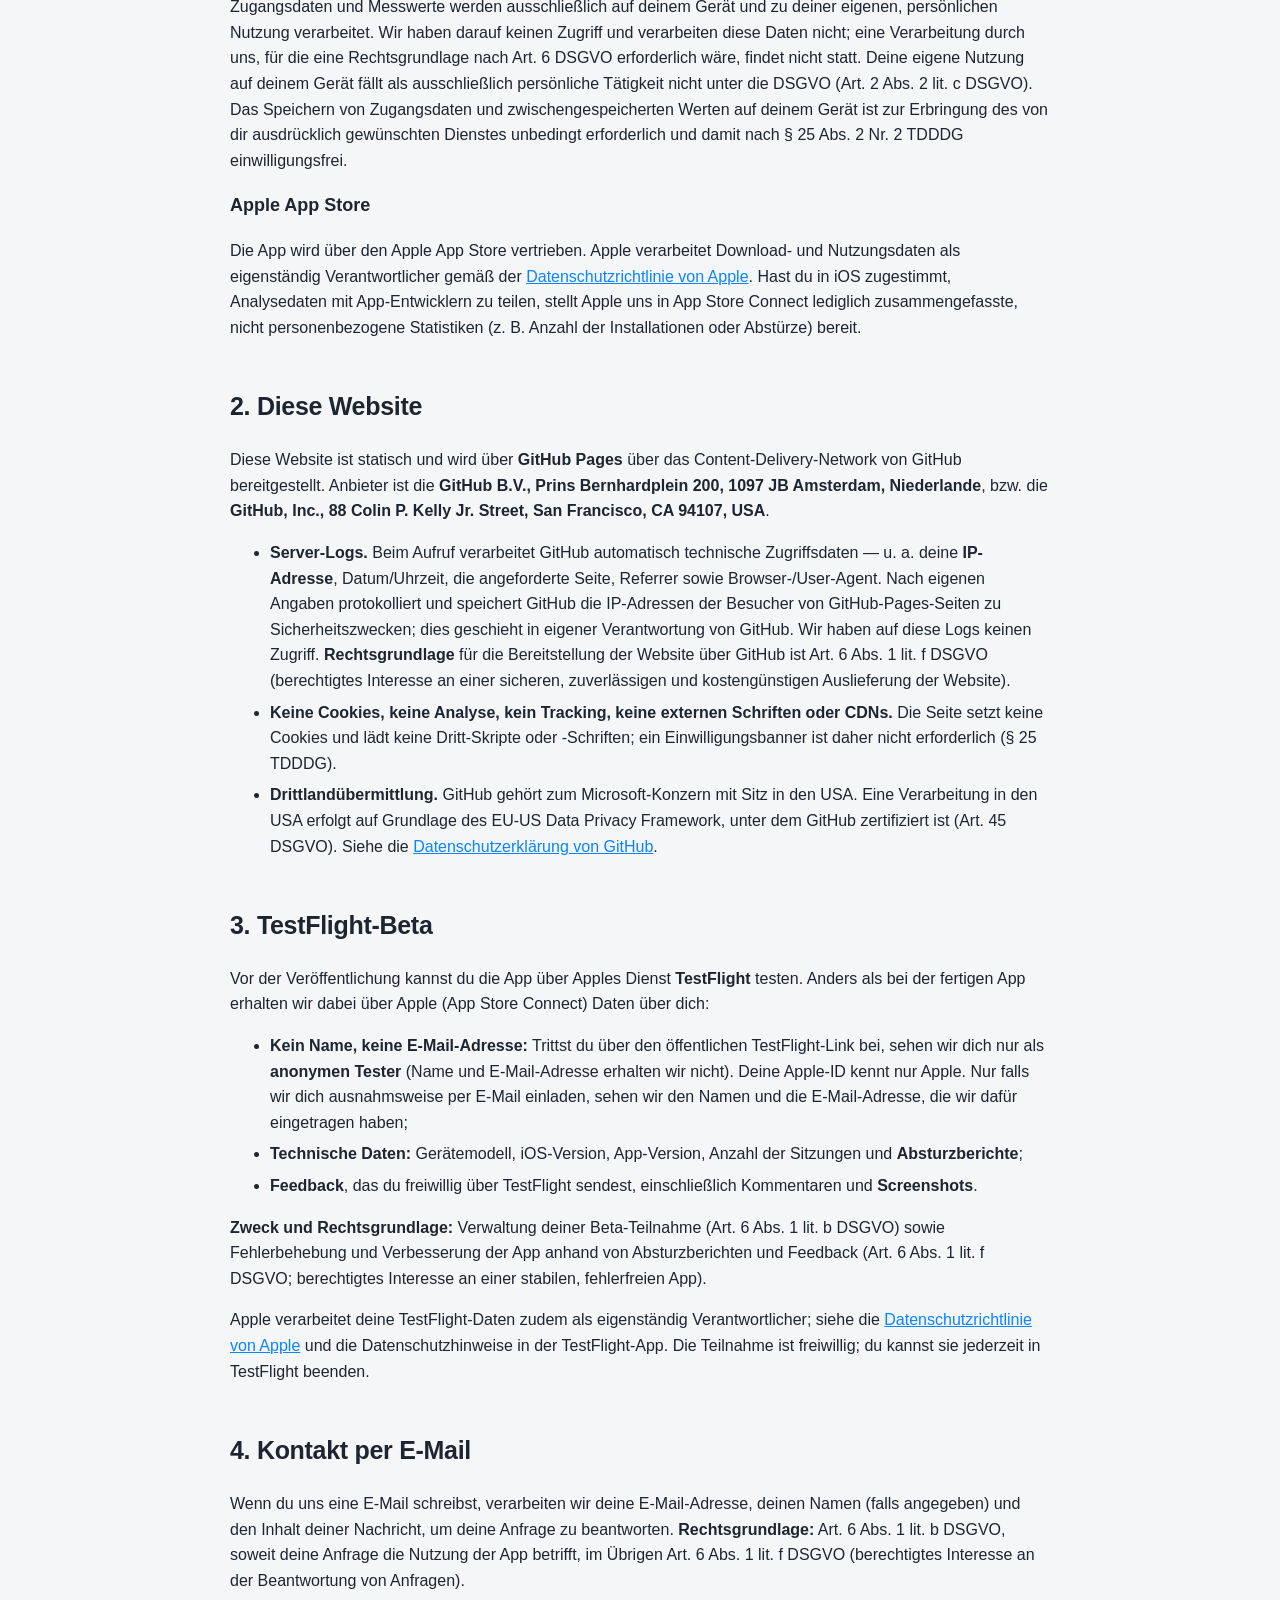
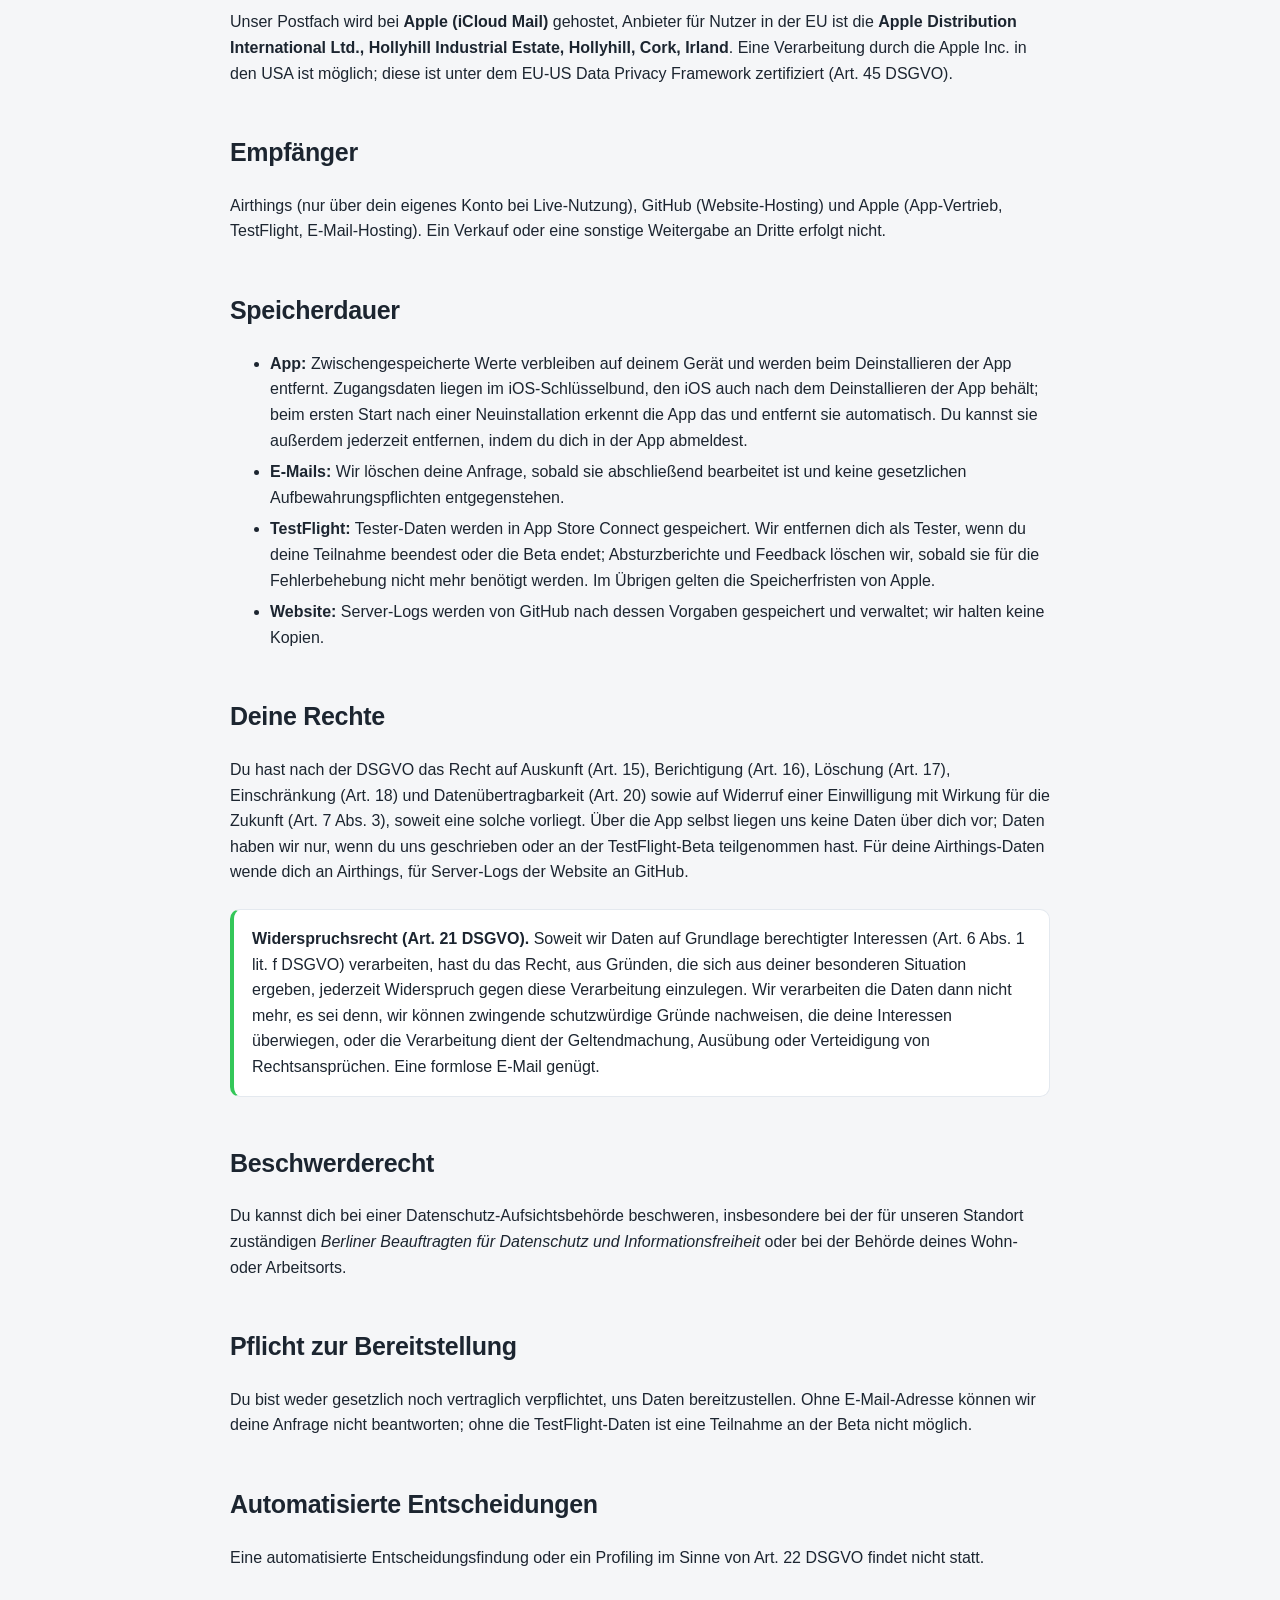
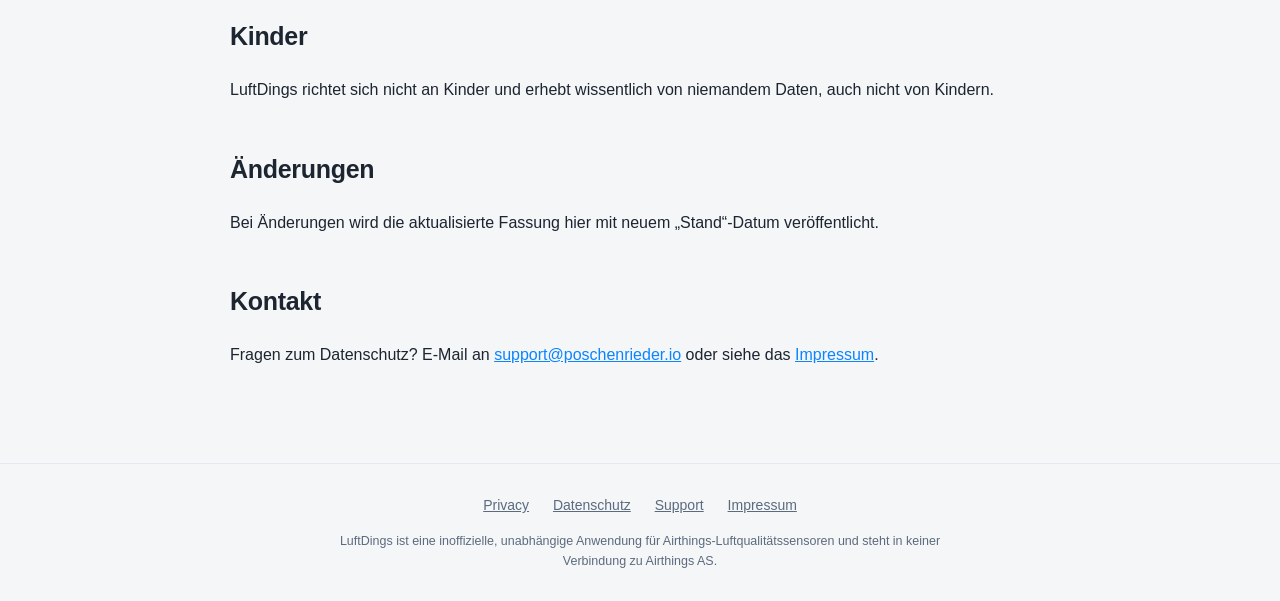
==== commit 783d388b: "Close gaps in privacy policies (TestFlight, email, GitHub, Art. 21) - Replace 'Art. 6(1)(b)/(f)' app" ====
--- a/datenschutz/index.html
+++ b/datenschutz/index.html
@@ -20,18 +20,18 @@
 
   <main>
     <h1>Datenschutzerklärung</h1>
-    <p class="lede">Kurzfassung: Die App LuftDings erhebt nichts — kein Konto, kein Server, kein Tracking; alles geschieht auf deinem Gerät. Diese Website wird über GitHub Pages bereitgestellt, das — wie jeder Webserver — die IP-Adressen der Besucher in Server-Logs verarbeitet.</p>
-    <p><em>Stand: 21. Juni 2026.</em> English version: <a href="../privacy/">Privacy Policy</a>.</p>
+    <p class="lede">Kurzfassung: Die App LuftDings erhebt nichts — kein Konto, kein Server, kein Tracking; alles geschieht auf deinem Gerät. Personenbezogene Daten erhalten wir nur, wenn du uns eine E-Mail schreibst oder an der TestFlight-Beta teilnimmst. Diese Website wird über GitHub Pages bereitgestellt, das — wie jeder Webserver — die IP-Adressen der Besucher in Server-Logs verarbeitet.</p>
+    <p><em>Stand: 28. September 2026.</em> English version: <a href="../privacy/">Privacy Policy</a>.</p>
 
     <h2>Verantwortlicher</h2>
     <p>Verantwortlicher im Sinne der DSGVO ist der im <a href="../impressum/">Impressum</a> genannte Betreiber. Kontakt: <a href="mailto:&#115;&#117;&#112;&#112;&#111;&#114;&#116;&#64;&#112;&#111;&#115;&#99;&#104;&#101;&#110;&#114;&#105;&#101;&#100;&#101;&#114;&#46;&#105;&#111;">&#115;&#117;&#112;&#112;&#111;&#114;&#116;&#64;&#112;&#111;&#115;&#99;&#104;&#101;&#110;&#114;&#105;&#101;&#100;&#101;&#114;&#46;&#105;&#111;</a>.</p>
 
     <h2>Geltungsbereich</h2>
-    <p>Diese Erklärung betrifft zwei bewusst getrennte Dinge: <strong>(1) die iOS-App LuftDings</strong> und <strong>(2) diese Website</strong> unter luftdings.poschenrieder.io. App und Website tauschen keine Daten aus.</p>
+    <p>Diese Erklärung betrifft: <strong>(1) die iOS-App LuftDings</strong>, <strong>(2) diese Website</strong> unter luftdings.poschenrieder.io, <strong>(3) die TestFlight-Beta</strong> der App und <strong>(4) die Kontaktaufnahme per E-Mail</strong>. App und Website tauschen keine Daten aus.</p>
 
     <h2>1. Die App LuftDings</h2>
     <h3>Was die App erhebt</h3>
-    <p><strong>Nichts.</strong> Die App hat keinen Backend-Server, keine Analyse, keine Werbung, kein Tracking und keine datenerhebenden Dritt-SDKs. Es wird kein Konto angelegt; wir erhalten, sehen oder speichern keinerlei deiner Daten. Im App Store ist die App als <strong>„Keine Daten erfasst“</strong> deklariert.</p>
+    <p><strong>Nichts.</strong> Die App hat keinen Backend-Server, keine Analyse, keine Werbung, kein Tracking und keine datenerhebenden Dritt-SDKs. Es wird kein Konto angelegt; über die App erhalten, sehen oder speichern wir keinerlei deiner Daten. Im App Store ist die App als <strong>„Keine Daten erfasst“</strong> deklariert. (Ausnahmen, bei denen wir tatsächlich Daten erhalten, sind nur die unten beschriebene TestFlight-Beta und E-Mails, die du uns schickst.)</p>
 
     <h3>Deine Airthings-Zugangsdaten</h3>
     <p>Für Live-Daten gibst du deine eigenen Airthings-API-Zugangsdaten an (Client-ID und Secret, die du in deinem eigenen Airthings-Konto erzeugst — „Bring Your Own API Key“). Diese Zugangsdaten:</p>
@@ -42,33 +42,62 @@
     </ul>
 
     <h3>Deine Luftqualitätsdaten</h3>
-    <p>Bei Live-Nutzung sendet die App deine Airthings-Zugangsdaten <strong>direkt von deinem Gerät an die Airthings Cloud API</strong> und erhält deine aktuellen Messwerte zurück. Diese werden lokal auf dem Gerät (im App-Group-Container) zwischengespeichert, damit die Widgets sie samt „Stand“-Zeit anzeigen können. Eine Weitergabe an Dritte erfolgt nicht. <strong>Airthings ist eigenständig Verantwortlicher</strong> für die über dein Airthings-Konto verarbeiteten Daten; es gelten die Bedingungen und die <a href="https://www.airthings.com/privacy-policy" rel="noopener" target="_blank">Datenschutzerklärung von Airthings</a>, worauf wir keinen Einfluss haben.</p>
+    <p>Bei Live-Nutzung sendet die App deine Airthings-Zugangsdaten <strong>direkt von deinem Gerät an die Airthings Cloud API</strong> und erhält deine aktuellen Messwerte zurück. Diese werden lokal auf dem Gerät (im App-Group-Container) zwischengespeichert, damit die Widgets sie samt „Stand“-Zeit anzeigen können. Eine Weitergabe an uns oder an Dritte erfolgt nicht. <strong>Airthings ist eigenständig Verantwortlicher</strong> für die über dein Airthings-Konto verarbeiteten Daten; es gelten die Bedingungen und die <a href="https://www.airthings.com/privacy-policy" rel="noopener" target="_blank">Datenschutzerklärung von Airthings</a>, worauf wir keinen Einfluss haben.</p>
 
     <h3>Demo-Modus</h3>
     <p>Ohne Zugangsdaten läuft die App im Demo-Modus mit eingebauten, fiktiven Beispieldaten. Es werden keine Netzwerkanfragen gestellt und keine Daten verlassen dein Gerät.</p>
 
-    <h3>Rechtsgrundlage &amp; Speicherung auf dem Gerät</h3>
-    <p>Die Verarbeitung in der App dient ausschließlich der von dir gewünschten Funktion (Art. 6 Abs. 1 lit. b/f DSGVO). Das Speichern von Zugangsdaten und zwischengespeicherten Werten auf deinem Gerät ist zur Erbringung des ausdrücklich gewünschten Dienstes unbedingt erforderlich und damit nach § 25 Abs. 2 TDDDG einwilligungsfrei. Die App wird über den Apple App Store vertrieben; Apple kann Download- und Nutzungsdaten als eigenständig Verantwortlicher gemäß der <a href="https://www.apple.com/legal/privacy/" rel="noopener" target="_blank">Datenschutzrichtlinie von Apple</a> verarbeiten.</p>
+    <h3>Keine Verarbeitung durch uns; Speicherung auf dem Gerät</h3>
+    <p>Zugangsdaten und Messwerte werden ausschließlich auf deinem Gerät und zu deiner eigenen, persönlichen Nutzung verarbeitet. Wir haben darauf keinen Zugriff und verarbeiten diese Daten nicht; eine Verarbeitung durch uns, für die eine Rechtsgrundlage nach Art. 6 DSGVO erforderlich wäre, findet nicht statt. Deine eigene Nutzung auf deinem Gerät fällt als ausschließlich persönliche Tätigkeit nicht unter die DSGVO (Art. 2 Abs. 2 lit. c DSGVO). Das Speichern von Zugangsdaten und zwischengespeicherten Werten auf deinem Gerät ist zur Erbringung des von dir ausdrücklich gewünschten Dienstes unbedingt erforderlich und damit nach § 25 Abs. 2 Nr. 2 TDDDG einwilligungsfrei.</p>
+
+    <h3>Apple App Store</h3>
+    <p>Die App wird über den Apple App Store vertrieben. Apple verarbeitet Download- und Nutzungsdaten als eigenständig Verantwortlicher gemäß der <a href="https://www.apple.com/legal/privacy/" rel="noopener" target="_blank">Datenschutzrichtlinie von Apple</a>. Hast du in iOS zugestimmt, Analysedaten mit App-Entwicklern zu teilen, stellt Apple uns in App Store Connect lediglich zusammengefasste, nicht personenbezogene Statistiken (z. B. Anzahl der Installationen oder Abstürze) bereit.</p>
 
     <h2>2. Diese Website</h2>
-    <p>Diese Website ist statisch und wird über <strong>GitHub Pages (GitHub, Inc., 88 Colin P. Kelly Jr. Street, San Francisco, CA 94107, USA)</strong> über das Content-Delivery-Network von GitHub bereitgestellt.</p>
+    <p>Diese Website ist statisch und wird über <strong>GitHub Pages</strong> über das Content-Delivery-Network von GitHub bereitgestellt. Anbieter ist die <strong>GitHub B.V., Prins Bernhardplein 200, 1097 JB Amsterdam, Niederlande</strong>, bzw. die <strong>GitHub, Inc., 88 Colin P. Kelly Jr. Street, San Francisco, CA 94107, USA</strong>.</p>
     <ul>
-      <li><strong>Server-Logs.</strong> Wie jeder Webserver verarbeitet GitHub beim Aufruf automatisch technische Zugriffsdaten — u. a. deine <strong>IP-Adresse</strong>, Datum/Uhrzeit, die angeforderte Seite, Referrer sowie Browser-/User-Agent. Das ist zur Auslieferung sowie für Sicherheit und Stabilität erforderlich. <strong>Rechtsgrundlage:</strong> Art. 6 Abs. 1 lit. f DSGVO (berechtigtes Interesse am sicheren Betrieb). Wir haben auf diese Logs keinen Zugriff.</li>
+      <li><strong>Server-Logs.</strong> Beim Aufruf verarbeitet GitHub automatisch technische Zugriffsdaten — u. a. deine <strong>IP-Adresse</strong>, Datum/Uhrzeit, die angeforderte Seite, Referrer sowie Browser-/User-Agent. Nach eigenen Angaben protokolliert und speichert GitHub die IP-Adressen der Besucher von GitHub-Pages-Seiten zu Sicherheitszwecken; dies geschieht in eigener Verantwortung von GitHub. Wir haben auf diese Logs keinen Zugriff. <strong>Rechtsgrundlage</strong> für die Bereitstellung der Website über GitHub ist Art. 6 Abs. 1 lit. f DSGVO (berechtigtes Interesse an einer sicheren, zuverlässigen und kostengünstigen Auslieferung der Website).</li>
       <li><strong>Keine Cookies, keine Analyse, kein Tracking, keine externen Schriften oder CDNs.</strong> Die Seite setzt keine Cookies und lädt keine Dritt-Skripte oder -Schriften; ein Einwilligungsbanner ist daher nicht erforderlich (§ 25 TDDDG).</li>
-      <li><strong>Drittlandübermittlung.</strong> GitHub ist ein US-Anbieter (Microsoft-Konzern). Eine Verarbeitung in den USA kann auf Grundlage des EU-US Data Privacy Framework und/oder der EU-Standardvertragsklauseln erfolgen. Siehe die <a href="https://docs.github.com/site-policy/privacy-policies/github-general-privacy-statement" rel="noopener" target="_blank">Datenschutzerklärung von GitHub</a>.</li>
+      <li><strong>Drittlandübermittlung.</strong> GitHub gehört zum Microsoft-Konzern mit Sitz in den USA. Eine Verarbeitung in den USA erfolgt auf Grundlage des EU-US Data Privacy Framework, unter dem GitHub zertifiziert ist (Art. 45 DSGVO). Siehe die <a href="https://docs.github.com/site-policy/privacy-policies/github-general-privacy-statement" rel="noopener" target="_blank">Datenschutzerklärung von GitHub</a>.</li>
     </ul>
 
+    <h2>3. TestFlight-Beta</h2>
+    <p>Vor der Veröffentlichung kannst du die App über Apples Dienst <strong>TestFlight</strong> testen. Anders als bei der fertigen App erhalten wir dabei über Apple (App Store Connect) Daten über dich:</p>
+    <ul>
+      <li><strong>Kein Name, keine E-Mail-Adresse:</strong> Trittst du über den öffentlichen TestFlight-Link bei, sehen wir dich nur als <strong>anonymen Tester</strong> (Name und E-Mail-Adresse erhalten wir nicht). Deine Apple-ID kennt nur Apple. Nur falls wir dich ausnahmsweise per E-Mail einladen, sehen wir den Namen und die E-Mail-Adresse, die wir dafür eingetragen haben;</li>
+      <li><strong>Technische Daten:</strong> Gerätemodell, iOS-Version, App-Version, Anzahl der Sitzungen und <strong>Absturzberichte</strong>;</li>
+      <li><strong>Feedback</strong>, das du freiwillig über TestFlight sendest, einschließlich Kommentaren und <strong>Screenshots</strong>.</li>
+    </ul>
+    <p><strong>Zweck und Rechtsgrundlage:</strong> Verwaltung deiner Beta-Teilnahme (Art. 6 Abs. 1 lit. b DSGVO) sowie Fehlerbehebung und Verbesserung der App anhand von Absturzberichten und Feedback (Art. 6 Abs. 1 lit. f DSGVO; berechtigtes Interesse an einer stabilen, fehlerfreien App).</p>
+    <p>Apple verarbeitet deine TestFlight-Daten zudem als eigenständig Verantwortlicher; siehe die <a href="https://www.apple.com/legal/privacy/" rel="noopener" target="_blank">Datenschutzrichtlinie von Apple</a> und die Datenschutzhinweise in der TestFlight-App. Die Teilnahme ist freiwillig; du kannst sie jederzeit in TestFlight beenden.</p>
+
+    <h2>4. Kontakt per E-Mail</h2>
+    <p>Wenn du uns eine E-Mail schreibst, verarbeiten wir deine E-Mail-Adresse, deinen Namen (falls angegeben) und den Inhalt deiner Nachricht, um deine Anfrage zu beantworten. <strong>Rechtsgrundlage:</strong> Art. 6 Abs. 1 lit. b DSGVO, soweit deine Anfrage die Nutzung der App betrifft, im Übrigen Art. 6 Abs. 1 lit. f DSGVO (berechtigtes Interesse an der Beantwortung von Anfragen).</p>
+    <p>Unser Postfach wird bei <strong>Apple (iCloud Mail)</strong> gehostet, Anbieter für Nutzer in der EU ist die <strong>Apple Distribution International Ltd., Hollyhill Industrial Estate, Hollyhill, Cork, Irland</strong>. Eine Verarbeitung durch die Apple Inc. in den USA ist möglich; diese ist unter dem EU-US Data Privacy Framework zertifiziert (Art. 45 DSGVO).</p>
+
     <h2>Empfänger</h2>
-    <p>Airthings (nur über dein eigenes Konto bei Live-Nutzung), GitHub (Website-Hosting) und Apple (App-Vertrieb). Ein Verkauf oder eine sonstige Weitergabe an Dritte erfolgt nicht.</p>
+    <p>Airthings (nur über dein eigenes Konto bei Live-Nutzung), GitHub (Website-Hosting) und Apple (App-Vertrieb, TestFlight, E-Mail-Hosting). Ein Verkauf oder eine sonstige Weitergabe an Dritte erfolgt nicht.</p>
 
     <h2>Speicherdauer</h2>
-    <p>Zwischengespeicherte Werte verbleiben auf deinem Gerät und werden beim Deinstallieren der App entfernt. Zugangsdaten liegen im iOS-Schlüsselbund, den iOS auch nach dem Deinstallieren der App behält; beim ersten Start nach einer Neuinstallation erkennt die App das und entfernt sie automatisch. Du kannst sie außerdem jederzeit entfernen, indem du dich in der App abmeldest. Server-Logs der Website werden von GitHub nach dessen Vorgaben gespeichert und verwaltet; wir halten keine Kopien.</p>
+    <ul>
+      <li><strong>App:</strong> Zwischengespeicherte Werte verbleiben auf deinem Gerät und werden beim Deinstallieren der App entfernt. Zugangsdaten liegen im iOS-Schlüsselbund, den iOS auch nach dem Deinstallieren der App behält; beim ersten Start nach einer Neuinstallation erkennt die App das und entfernt sie automatisch. Du kannst sie außerdem jederzeit entfernen, indem du dich in der App abmeldest.</li>
+      <li><strong>E-Mails:</strong> Wir löschen deine Anfrage, sobald sie abschließend bearbeitet ist und keine gesetzlichen Aufbewahrungspflichten entgegenstehen.</li>
+      <li><strong>TestFlight:</strong> Tester-Daten werden in App Store Connect gespeichert. Wir entfernen dich als Tester, wenn du deine Teilnahme beendest oder die Beta endet; Absturzberichte und Feedback löschen wir, sobald sie für die Fehlerbehebung nicht mehr benötigt werden. Im Übrigen gelten die Speicherfristen von Apple.</li>
+      <li><strong>Website:</strong> Server-Logs werden von GitHub nach dessen Vorgaben gespeichert und verwaltet; wir halten keine Kopien.</li>
+    </ul>
 
     <h2>Deine Rechte</h2>
-    <p>Du hast nach der DSGVO das Recht auf Auskunft (Art. 15), Berichtigung (Art. 16), Löschung (Art. 17), Einschränkung (Art. 18), Datenübertragbarkeit (Art. 20) und Widerspruch (Art. 21) sowie auf Widerruf einer Einwilligung (Art. 7 Abs. 3), soweit eine solche vorliegt. Da die App keine personenbezogenen Daten über dich erhebt und wir hierfür keine Server betreiben, liegt uns in der Regel nichts vor, das wir herausgeben oder löschen könnten; für Server-Logs der Website wende dich zusätzlich an GitHub.</p>
+    <p>Du hast nach der DSGVO das Recht auf Auskunft (Art. 15), Berichtigung (Art. 16), Löschung (Art. 17), Einschränkung (Art. 18) und Datenübertragbarkeit (Art. 20) sowie auf Widerruf einer Einwilligung mit Wirkung für die Zukunft (Art. 7 Abs. 3), soweit eine solche vorliegt. Über die App selbst liegen uns keine Daten über dich vor; Daten haben wir nur, wenn du uns geschrieben oder an der TestFlight-Beta teilgenommen hast. Für deine Airthings-Daten wende dich an Airthings, für Server-Logs der Website an GitHub.</p>
+
+    <div class="note">
+      <strong>Widerspruchsrecht (Art. 21 DSGVO).</strong> Soweit wir Daten auf Grundlage berechtigter Interessen (Art. 6 Abs. 1 lit. f DSGVO) verarbeiten, hast du das Recht, aus Gründen, die sich aus deiner besonderen Situation ergeben, jederzeit Widerspruch gegen diese Verarbeitung einzulegen. Wir verarbeiten die Daten dann nicht mehr, es sei denn, wir können zwingende schutzwürdige Gründe nachweisen, die deine Interessen überwiegen, oder die Verarbeitung dient der Geltendmachung, Ausübung oder Verteidigung von Rechtsansprüchen. Eine formlose E-Mail genügt.
+    </div>
 
     <h2>Beschwerderecht</h2>
     <p>Du kannst dich bei einer Datenschutz-Aufsichtsbehörde beschweren, insbesondere bei der für unseren Standort zuständigen <em>Berliner Beauftragten für Datenschutz und Informationsfreiheit</em> oder bei der Behörde deines Wohn- oder Arbeitsorts.</p>
+
+    <h2>Pflicht zur Bereitstellung</h2>
+    <p>Du bist weder gesetzlich noch vertraglich verpflichtet, uns Daten bereitzustellen. Ohne E-Mail-Adresse können wir deine Anfrage nicht beantworten; ohne die TestFlight-Daten ist eine Teilnahme an der Beta nicht möglich.</p>
 
     <h2>Automatisierte Entscheidungen</h2>
     <p>Eine automatisierte Entscheidungsfindung oder ein Profiling im Sinne von Art. 22 DSGVO findet nicht statt.</p>
